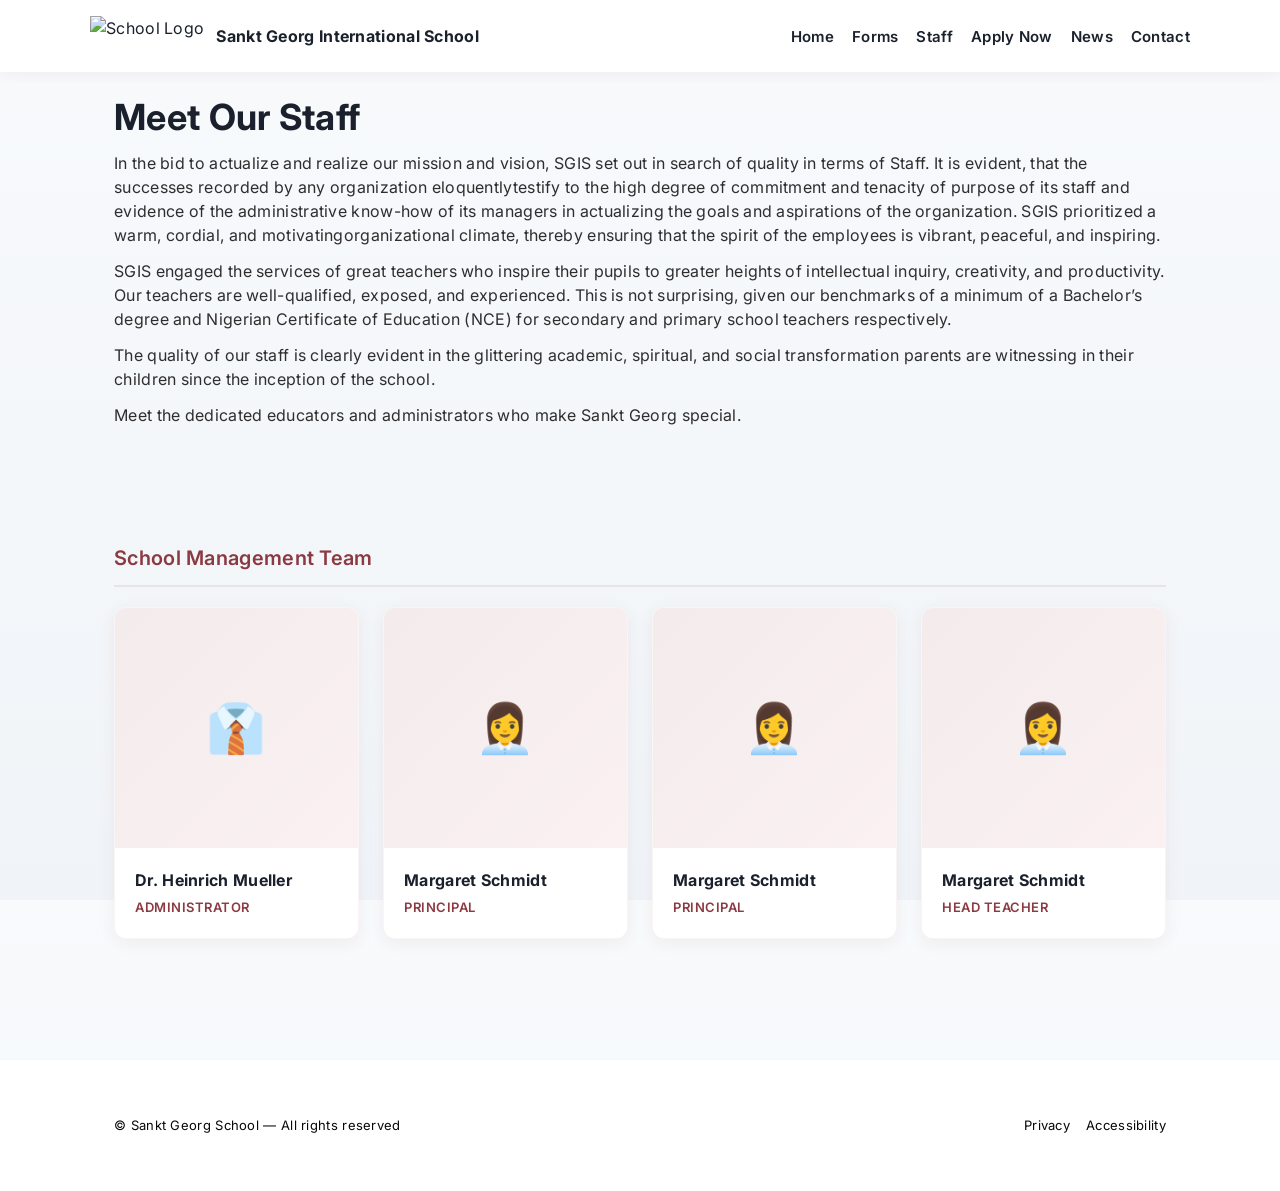
==== staff.html @ e5537d3d "Add files via upload" ====
<!doctype html>
<html lang="en">
<head>
    <meta charset="utf-8">
    <meta name="viewport" content="width=device-width,initial-scale=1">
    <title>Our Staff — Sankt Georg School</title>
    <meta name="description" content="Meet the dedicated team at Sankt Georg School.">
    <link href="https://fonts.googleapis.com/css2?family=Inter:wght@300;400;600;700&display=swap" rel="stylesheet">
    <style>
        :root{--brand:#8b3a42;--brand-light:#d4747f;--brand-dark:#5a1e28;--muted:#080808;--bg:#f8fafc}
        *{box-sizing:border-box}
        html,body{height:100%}
        body{margin:0;font-family:Inter,system-ui,Segoe UI,Roboto,"Helvetica Neue",Arial;line-height:1.5;color:#1a202c;background:linear-gradient(180deg,var(--bg),#f0f4f8);letter-spacing:0.3px}
        .container{max-width:1100px;margin:0 auto;padding:24px;width:100%}
        header{background:#fff;border-bottom:none;box-shadow:0 2px 12px rgba(139,58,66,0.08);position:sticky;top:0;z-index:999}
        .topbar{display:flex;align-items:center;justify-content:space-between;padding:16px 0;flex-wrap:wrap}
        .brand{display:flex;gap:12px;align-items:center;flex-wrap:wrap}
        .logo{height:40px;width:auto;object-fit:contain;flex-shrink:0}
        nav ul{display:flex;gap:18px;list-style:none;padding:0;margin:0;flex-wrap:wrap}
        nav a{color:#1a202c;text-decoration:none;font-weight:600;transition:color 0.3s ease;position:relative;font-size:15px}
        nav a:hover{color:var(--brand)}
        nav a:after{content:'';position:absolute;bottom:-6px;left:0;width:0;height:2px;background:var(--brand);transition:width 0.3s ease}
        nav a:hover:after{width:100%}
        .menu-toggle{display:none;background:none;border:none;font-size:24px;cursor:pointer;color:var(--brand);flex-direction:column;gap:5px;padding:8px}
        .menu-toggle span{display:block;width:24px;height:3px;background:var(--brand);border-radius:2px;transition:all 0.3s ease}
        .menu-toggle.active span:nth-child(1){transform:rotate(45deg) translate(8px,8px);background:var(--brand)}
        .menu-toggle.active span:nth-child(2){opacity:0;background:var(--brand)}
        .menu-toggle.active span:nth-child(3){transform:rotate(-45deg) translate(7px,-7px);background:var(--brand)}
        page-hero{/*background:linear-gradient(rgba(6,34,68,0.5), rgba(6,34,68,0.3)),url('https://images.unsplash.com/photo-1552664730-d307ca884978?auto=format&fit=crop&w=1400&q=80') center/cover no-repeat;*/padding:48px 0;color:#111111;min-height:300px;display:flex;align-items:center;border-bottom:1px solid rgba(230,238,248,0.6)}
        .page-hero h1{margin:0;font-size:clamp(28px,5vw,36px);font-weight:700;line-height:1.2}
        .page-hero p{margin:12px 0 0;font-size:clamp(14px,3vw,16px);color:rgba(29, 28, 28, 0.92)}
        .section{padding:clamp(32px,6vw,48px) 0}
        .section h2{font-size:clamp(22px,5vw,28px);font-weight:700;color:#1a202c;margin-bottom:28px}
        .staff-category{margin-bottom:48px}
        .staff-category h3{font-size:20px;font-weight:600;color:var(--brand);margin-bottom:20px;border-bottom:2px solid rgba(139,58,66,0.1);padding-bottom:12px}
        .staff-grid{display:grid;grid-template-columns:repeat(auto-fit,minmax(240px,1fr));gap:clamp(20px,3vw,24px)}
        .staff-card{background:#fff;border-radius:12px;overflow:hidden;box-shadow:0 4px 16px rgba(139,58,66,0.08);transition:all 0.3s ease;border:1px solid rgba(139,58,66,0.05)}
        .staff-card:hover{transform:translateY(-6px);box-shadow:0 8px 24px rgba(15,111,219,0.12)}
        .staff-photo{width:100%;height:240px;background:linear-gradient(135deg,rgba(139,58,66,0.1),rgba(212,116,127,0.1));display:flex;align-items:center;justify-content:center;font-size:48px;color:var(--brand);overflow:hidden}
        .staff-photo img{width:100%;height:100%;object-fit:cover}
        .staff-info{padding:20px}
        .staff-name{font-weight:700;font-size:16px;color:#1a202c;margin:0}
        .staff-position{color:var(--brand);font-weight:600;font-size:13px;margin:6px 0 0;text-transform:uppercase;letter-spacing:0.5px}
        .staff-bio{color:var(--muted);font-size:13px;margin:8px 0 0;line-height:1.4}
        footer{padding:32px 0;color:var(--muted);font-size:13px;background:#fff;border-top:1px solid rgba(139,58,66,0.05)}
        .meta{display:flex;gap:16px;align-items:center}
        footer a{color:var(--muted);text-decoration:none;transition:color 0.3s ease}
        footer a:hover{color:var(--brand)}
        @media (max-width:900px){
            .menu-toggle{display:flex}
            nav ul{display:none;position:absolute;top:70px;left:0;right:0;flex-direction:column;background:#fff;padding:16px 24px;margin:0;box-shadow:0 4px 12px rgba(139,58,66,0.1);gap:0;width:100%}
            nav ul.active{display:flex}
            nav li{padding:12px 0;border-bottom:1px solid rgba(139,58,66,0.05)}
            nav li:last-child{border-bottom:none}
            nav a{padding:8px 0;display:block;color:var(--brand);font-weight:600}
            nav a:after{display:none}
            .staff-grid{grid-template-columns:repeat(auto-fit,minmax(180px,1fr))}
        }
    </style>
</head>
<body>
    <header>
        <div class="container topbar">
            <div class="brand">
                <img class="logo" src="img/school-logo.jpeg" alt="School Logo">
                <div>
                    <div style="font-weight:700">Sankt Georg International School</div>
                    <div style="font-size:12px;color:var(--muted)"></div>
                </div>
            </div>
            <button class="menu-toggle" id="menuToggle" aria-label="Toggle menu">
                <span></span>
                <span></span>
                <span></span>
            </button>
            <nav aria-label="Main">
                <ul id="navMenu">
                    <li><a href="index.html">Home</a></li>
                    <li><a href="index.html#forms">Forms</a></li>
                    <li><a href="staff.html">Staff</a></li>
                    <li><a href="admission.html">Apply Now</a></li>
                    <li><a href="index.html#news">News</a></li>
                    <li><a href="index.html#contact">Contact</a></li>
                </ul>
            </nav>
        </div>
    </header>

    <main>
        <section class="page-hero">
            <div class="container">
                <div>
                    <h1>Meet Our Staff</h1>
                    <p>In the bid to actualize and realize our mission and vision, SGIS set out in 
                        search of quality in terms of Staff. It is evident, that the successes recorded 
                        by any organization eloquentlytestify to the high degree of commitment and 
                        tenacity of purpose of its staff and evidence of the administrative know-how 
                        of its managers in actualizing the goals and aspirations of the organization. SGIS 
                        prioritized a warm, cordial, and motivatingorganizational climate, thereby 
                        ensuring that the spirit of the employees is vibrant, peaceful, and inspiring.
                    </p>
                    <p>SGIS engaged the services of great teachers who inspire their pupils to greater 
                        heights of intellectual inquiry, creativity, and productivity. Our teachers are 
                        well-qualified, exposed, and experienced. This is not surprising, given our 
                        benchmarks of a minimum of a Bachelor’s degree and Nigerian Certificate of 
                        Education (NCE) for secondary and primary school teachers respectively. 
                    </p>
                    <p>The quality of our staff is clearly evident in the glittering academic, 
                        spiritual, and social transformation parents are witnessing in their children 
                        since the inception of the school. 
                    </p>
                    <p>Meet the dedicated educators and administrators who make Sankt Georg special.</p>
                </div>
            </div>
        </section>

        <section class="section">
            <div class="container">

                <!-- PROPRIETOR & LEADERSHIP -->
                <div class="staff-category">
                    <h3>School Management Team</h3>
                    <div class="staff-grid">
                        <div class="staff-card">
                            <div class="staff-photo">👔</div>
                            <div class="staff-info">
                                <p class="staff-name">Dr. Heinrich Mueller</p>
                                <p class="staff-position">Administrator</p>
                                <!--<p class="staff-bio">With 25+ years in 
                                    education, Dr. Mueller leads Sankt Georg 
                                    with vision and integrity.</p>-->
                            </div>
                        </div>
                        <div class="staff-card">
                            <div class="staff-photo">👩‍💼</div>
                            <div class="staff-info">
                                <p class="staff-name">Margaret Schmidt</p>
                                <p class="staff-position">Principal</p>
                                <!--<p class="staff-bio">Dedicated to student success and pastoral care.</p>-->
                            </div>
                        </div>
                        <div class="staff-card">
                            <div class="staff-photo">👩‍💼</div>
                            <div class="staff-info">
                                <p class="staff-name">Margaret Schmidt</p>
                                <p class="staff-position">Principal</p>
                                <!--<p class="staff-bio">Dedicated to student success and pastoral care.</p>-->
                            </div>
                        </div>
                        <div class="staff-card">
                            <div class="staff-photo">👩‍💼</div>
                            <div class="staff-info">
                                <p class="staff-name">Margaret Schmidt</p>
                                <p class="staff-position">Head Teacher</p>
                                <!--<p class="staff-bio">Dedicated to student success and pastoral care.</p>-->
                            </div>
                        </div>
                    </div>
                </div>

                <!-- ACADEMIC STAFF -->
                <!--<div class="staff-category">
                    <h3>Academic Coordinators</h3>
                    <div class="staff-grid">
                        <div class="staff-card">
                            <div class="staff-photo">👨‍🏫</div>
                            <div class="staff-info">
                                <p class="staff-name">Prof. James Richardson</p>
                                <p class="staff-position">Head of Academics</p>
                                <p class="staff-bio">Oversees curriculum development and academic excellence.</p>
                            </div>
                        </div>
                        <div class="staff-card">
                            <div class="staff-photo">👩‍🏫</div>
                            <div class="staff-info">
                                <p class="staff-name">Dr. Elena Rossi</p>
                                <p class="staff-position">Curriculum Director</p>
                                <p class="staff-bio">Specializes in modern pedagogical approaches.</p>
                            </div>
                        </div>
                    </div>
                </div>-->

                <!-- CLASS TEACHERS - PRIMARY -->
                <!--<div class="staff-category">
                    <h3>Primary Teachers</h3>
                    <div class="staff-grid">
                        <div class="staff-card">
                            <div class="staff-photo">👩‍🏫</div>
                            <div class="staff-info">
                                <p class="staff-name">Anna Weber</p>
                                <p class="staff-position">Grade 1 Teacher</p>
                                <p class="staff-bio">Loves engaging young minds in foundational learning.</p>
                            </div>
                        </div>
                        <div class="staff-card">
                            <div class="staff-photo">👨‍🏫</div>
                            <div class="staff-info">
                                <p class="staff-name">Michael Fischer</p>
                                <p class="staff-position">Grade 2 Teacher</p>
                                <p class="staff-bio">Creates a warm, supportive learning environment.</p>
                            </div>
                        </div>
                        <div class="staff-card">
                            <div class="staff-photo">👩‍🏫</div>
                            <div class="staff-info">
                                <p class="staff-name">Sophie Laurent</p>
                                <p class="staff-position">Grade 3 Teacher</p>
                                <p class="staff-bio">Passionate about developing critical thinking skills.</p>
                            </div>
                        </div>
                        <div class="staff-card">
                            <div class="staff-photo">👨‍🏫</div>
                            <div class="staff-info">
                                <p class="staff-name">David Hoffmann</p>
                                <p class="staff-position">Grade 4 Teacher</p>
                                <p class="staff-bio">Encourages curiosity and independent learning.</p>
                            </div>
                        </div>
                    </div>
                </div>-->

                <!-- CLASS TEACHERS - SECONDARY -->
                <!--<div class="staff-category">
                    <h3>Secondary Teachers</h3>
                    <div class="staff-grid">
                        <div class="staff-card">
                            <div class="staff-photo">👩‍🏫</div>
                            <div class="staff-info">
                                <p class="staff-name">Julia Müller</p>
                                <p class="staff-position">Grade 5-6 Class Teacher</p>
                                <p class="staff-bio">Guides students through the transition to secondary education.</p>
                            </div>
                        </div>
                        <div class="staff-card">
                            <div class="staff-photo">👨‍🏫</div>
                            <div class="staff-info">
                                <p class="staff-name">Thomas Bergmann</p>
                                <p class="staff-position">Grade 7-8 Class Teacher</p>
                                <p class="staff-bio">Specializes in adolescent development and mentoring.</p>
                            </div>
                        </div>
                        <div class="staff-card">
                            <div class="staff-photo">👩‍🏫</div>
                            <div class="staff-info">
                                <p class="staff-name">Catherine Dubois</p>
                                <p class="staff-position">Grade 9-10 Class Teacher</p>
                                <p class="staff-bio">Prepares students for academic excellence and leadership.</p>
                            </div>
                        </div>
                    </div>
                </div>-->

                <!-- SPECIALIZED STAFF -->
                <!--<div class="staff-category">
                    <h3>Specialist Teachers</h3>
                    <div class="staff-grid">
                        <div class="staff-card">
                            <div class="staff-photo">🎨</div>
                            <div class="staff-info">
                                <p class="staff-name">Marco Giancarlo</p>
                                <p class="staff-position">Arts Teacher</p>
                                <p class="staff-bio">Nurtures creativity and artistic expression.</p>
                            </div>
                        </div>
                        <div class="staff-card">
                            <div class="staff-photo">⚽</div>
                            <div class="staff-info">
                                <p class="staff-name">Coach Emma Hansen</p>
                                <p class="staff-position">Physical Education</p>
                                <p class="staff-bio">Builds character through sports and fitness.</p>
                            </div>
                        </div>
                        <div class="staff-card">
                            <div class="staff-photo">🎵</div>
                            <div class="staff-info">
                                <p class="staff-name">Herr Klaus Bauer</p>
                                <p class="staff-position">Music Teacher</p>
                                <p class="staff-bio">Develops musical talent and ensemble skills.</p>
                            </div>
                        </div>
                        <div class="staff-card">
                            <div class="staff-photo">💻</div>
                            <div class="staff-info">
                                <p class="staff-name">Robert Chen</p>
                                <p class="staff-position">IT & Computer Science</p>
                                <p class="staff-bio">Prepares students for the digital age.</p>
                            </div>
                        </div>
                    </div>
                </div>-->

            </div>
        </section>
    </main>

    <footer>
        <div class="container" style="display:flex;justify-content:space-between;align-items:center;gap:12px;flex-wrap:wrap">
            <div style="color:var(--muted)">© Sankt Georg School — All rights reserved</div>
            <div class="meta">
                <a href="#" style="color:var(--muted);text-decoration:none">Privacy</a>
                <a href="#" style="color:var(--muted);text-decoration:none">Accessibility</a>
            </div>
        </div>
    </footer>

    <script>
        const menuToggle = document.getElementById('menuToggle');
        const navMenu = document.getElementById('navMenu');

        menuToggle.addEventListener('click', () => {
            menuToggle.classList.toggle('active');
            navMenu.classList.toggle('active');
        });

        // Close menu when a link is clicked
        const navLinks = navMenu.querySelectorAll('a');
        navLinks.forEach(link => {
            link.addEventListener('click', () => {
                menuToggle.classList.remove('active');
                navMenu.classList.remove('active');
            });
        });

        // Close menu when clicking outside
        document.addEventListener('click', (e) => {
            if (!e.target.closest('header')) {
                menuToggle.classList.remove('active');
                navMenu.classList.remove('active');
            }
        });
    </script>

</body>
</html>
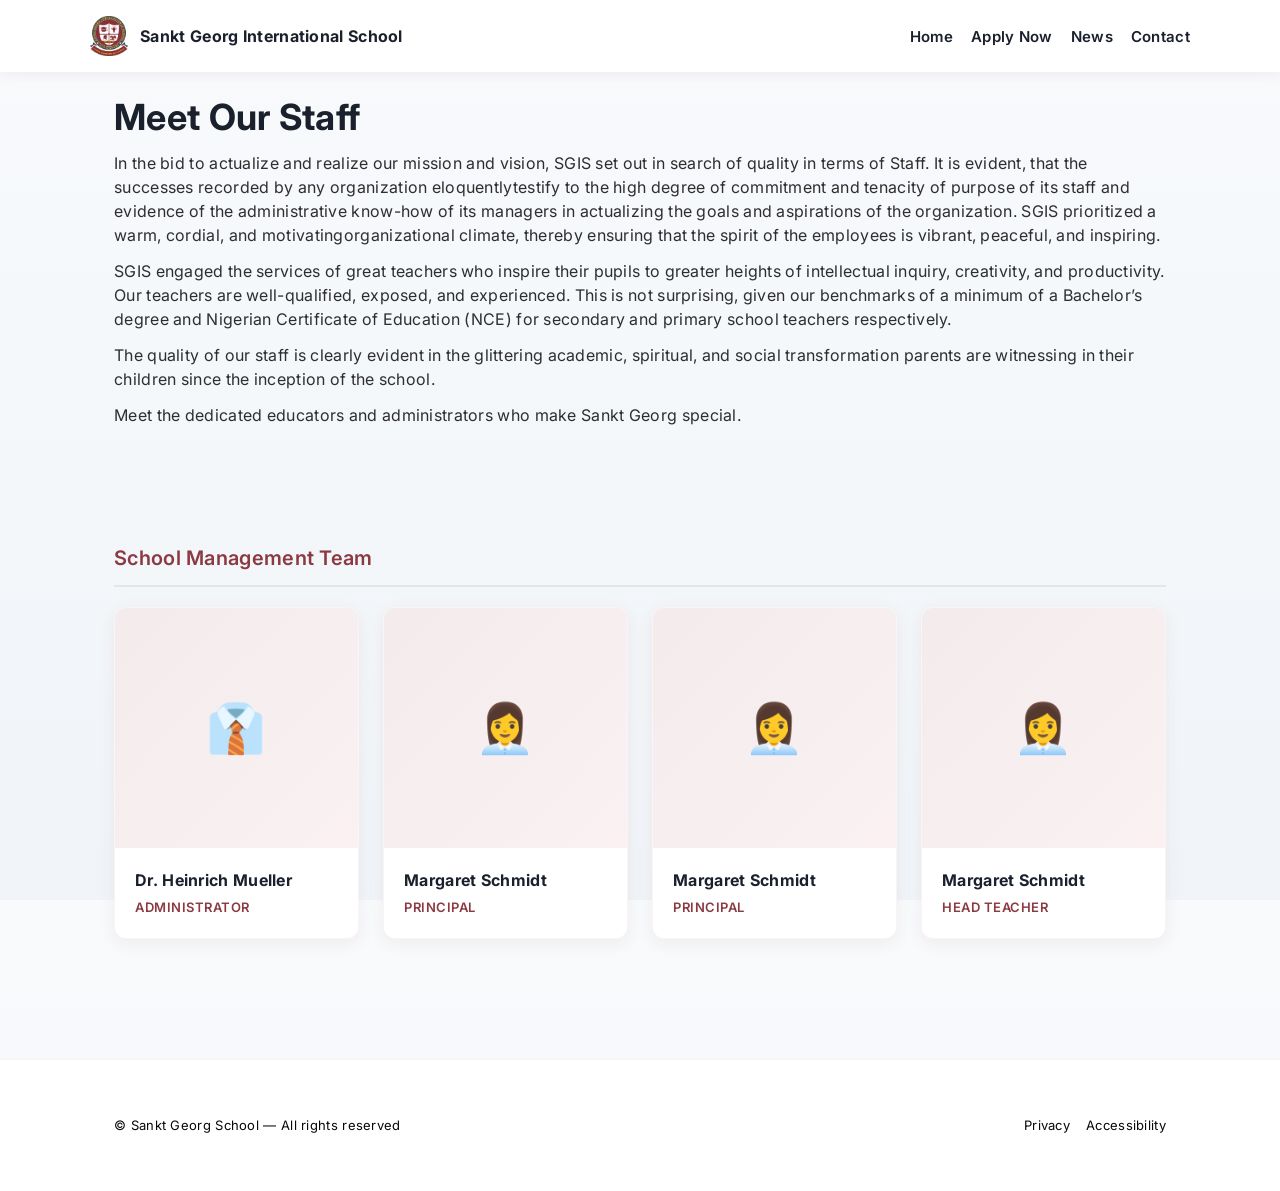
==== commit c0fd37a9: "Update staff.html" ====
--- a/staff.html
+++ b/staff.html
@@ -76,8 +76,6 @@
             <nav aria-label="Main">
                 <ul id="navMenu">
                     <li><a href="index.html">Home</a></li>
-                    <li><a href="index.html#forms">Forms</a></li>
-                    <li><a href="staff.html">Staff</a></li>
                     <li><a href="admission.html">Apply Now</a></li>
                     <li><a href="index.html#news">News</a></li>
                     <li><a href="index.html#contact">Contact</a></li>
@@ -332,4 +330,4 @@
     </script>
 
 </body>
-</html>+</html>
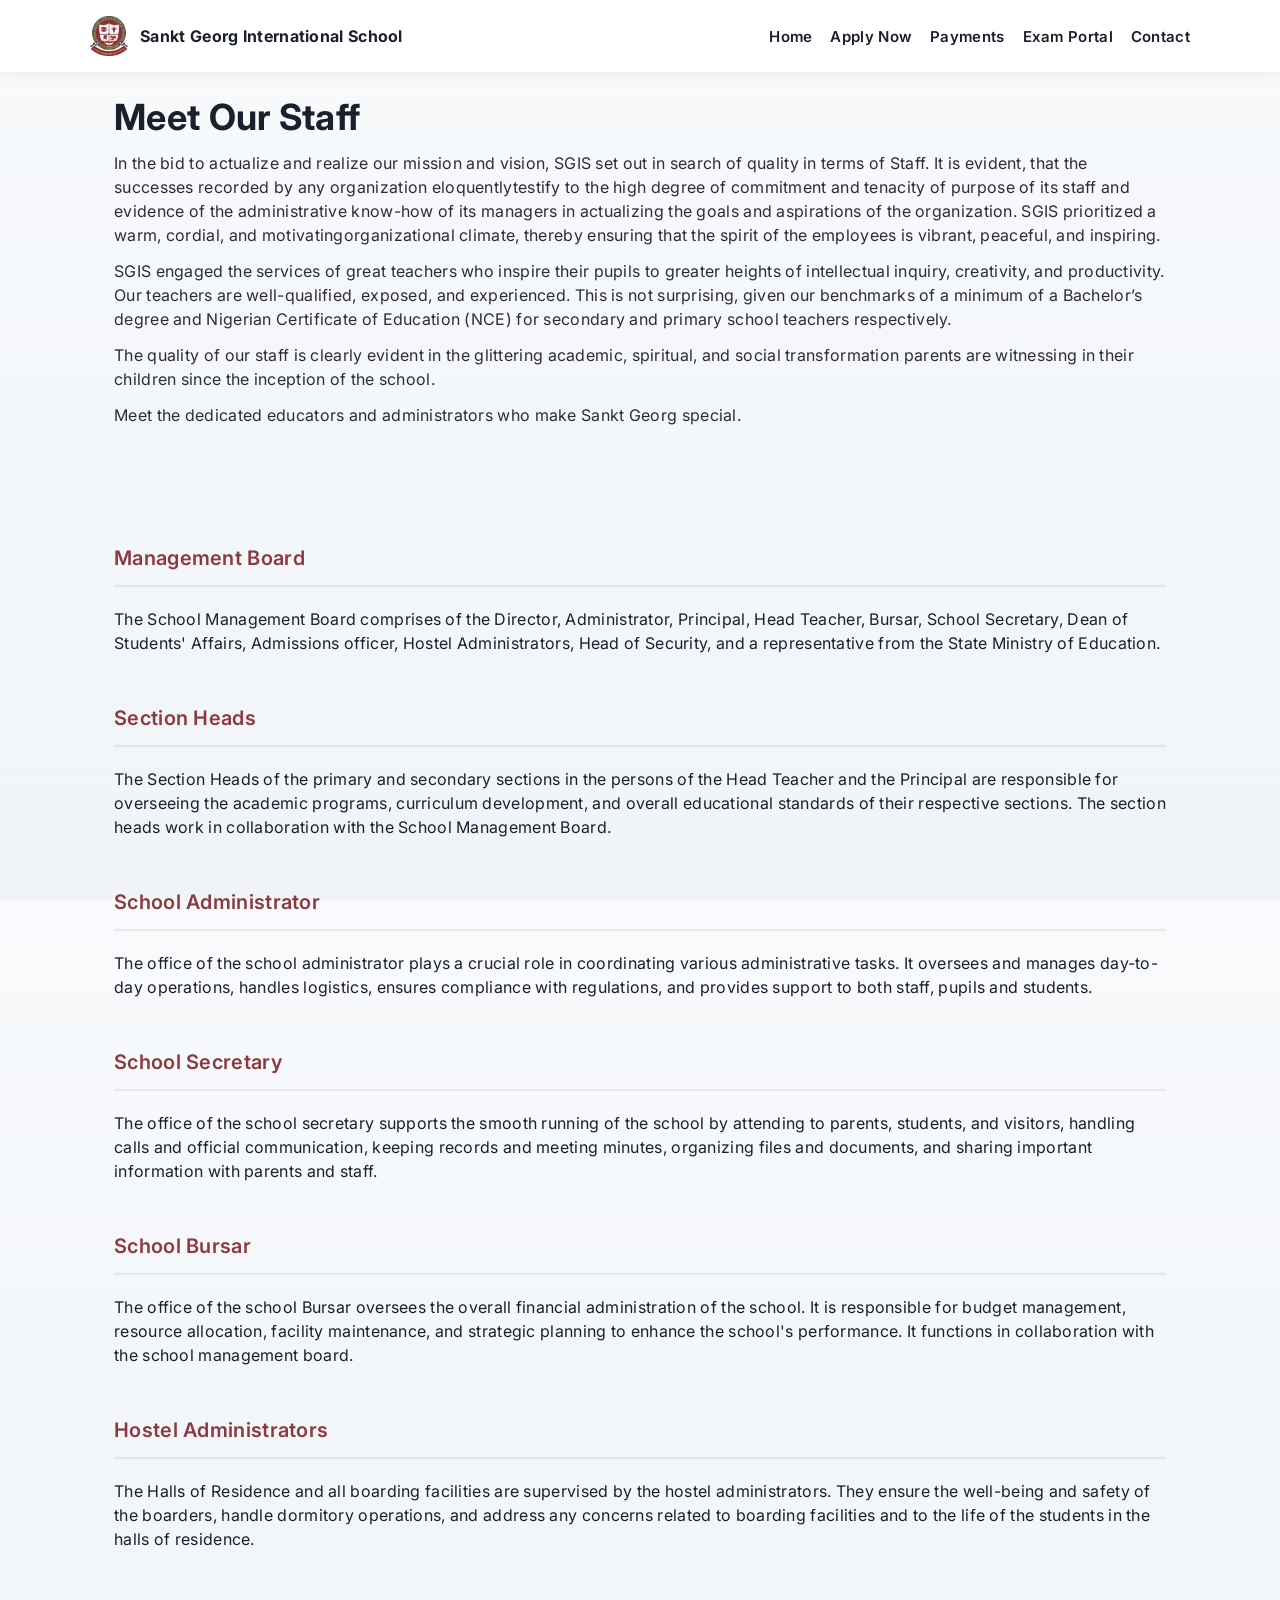
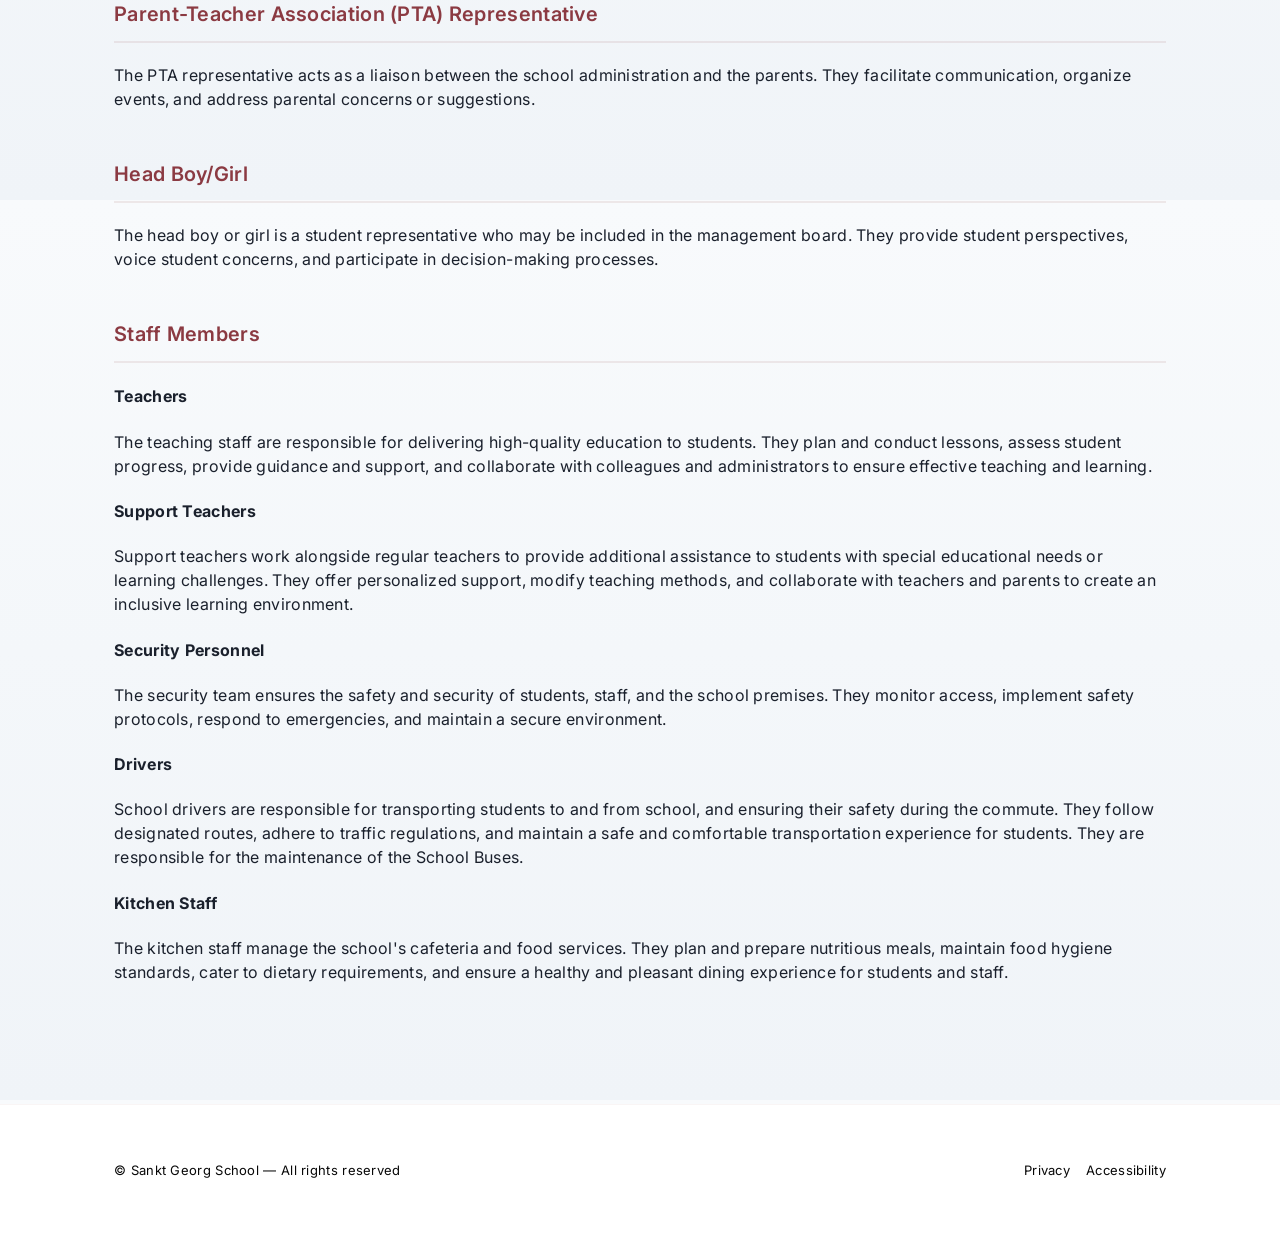
==== commit 103ae8ab: "Add files via upload" ====
--- a/staff.html
+++ b/staff.html
@@ -75,10 +75,13 @@
             </button>
             <nav aria-label="Main">
                 <ul id="navMenu">
-                    <li><a href="index.html">Home</a></li>
+                    <ul id="navMenu">  
+                    <li><a href="index.html">Home</a></li>                      
                     <li><a href="admission.html">Apply Now</a></li>
-                    <li><a href="index.html#news">News</a></li>
-                    <li><a href="index.html#contact">Contact</a></li>
+                    <li><a href="payment.html?mode=student_fee">Payments</a></li>
+                    <li><a href="login.html">Exam Portal</a></li>
+                    <li><a href="#contact">Contact</a></li>
+                </ul>
                 </ul>
             </nav>
         </div>
@@ -115,178 +118,73 @@
         <section class="section">
             <div class="container">
 
-                <!-- PROPRIETOR & LEADERSHIP -->
-                <div class="staff-category">
-                    <h3>School Management Team</h3>
-                    <div class="staff-grid">
-                        <div class="staff-card">
-                            <div class="staff-photo">👔</div>
-                            <div class="staff-info">
-                                <p class="staff-name">Dr. Heinrich Mueller</p>
-                                <p class="staff-position">Administrator</p>
-                                <!--<p class="staff-bio">With 25+ years in 
-                                    education, Dr. Mueller leads Sankt Georg 
-                                    with vision and integrity.</p>-->
-                            </div>
-                        </div>
-                        <div class="staff-card">
-                            <div class="staff-photo">👩‍💼</div>
-                            <div class="staff-info">
-                                <p class="staff-name">Margaret Schmidt</p>
-                                <p class="staff-position">Principal</p>
-                                <!--<p class="staff-bio">Dedicated to student success and pastoral care.</p>-->
-                            </div>
-                        </div>
-                        <div class="staff-card">
-                            <div class="staff-photo">👩‍💼</div>
-                            <div class="staff-info">
-                                <p class="staff-name">Margaret Schmidt</p>
-                                <p class="staff-position">Principal</p>
-                                <!--<p class="staff-bio">Dedicated to student success and pastoral care.</p>-->
-                            </div>
-                        </div>
-                        <div class="staff-card">
-                            <div class="staff-photo">👩‍💼</div>
-                            <div class="staff-info">
-                                <p class="staff-name">Margaret Schmidt</p>
-                                <p class="staff-position">Head Teacher</p>
-                                <!--<p class="staff-bio">Dedicated to student success and pastoral care.</p>-->
-                            </div>
-                        </div>
-                    </div>
-                </div>
-
-                <!-- ACADEMIC STAFF -->
-                <!--<div class="staff-category">
-                    <h3>Academic Coordinators</h3>
-                    <div class="staff-grid">
-                        <div class="staff-card">
-                            <div class="staff-photo">👨‍🏫</div>
-                            <div class="staff-info">
-                                <p class="staff-name">Prof. James Richardson</p>
-                                <p class="staff-position">Head of Academics</p>
-                                <p class="staff-bio">Oversees curriculum development and academic excellence.</p>
-                            </div>
-                        </div>
-                        <div class="staff-card">
-                            <div class="staff-photo">👩‍🏫</div>
-                            <div class="staff-info">
-                                <p class="staff-name">Dr. Elena Rossi</p>
-                                <p class="staff-position">Curriculum Director</p>
-                                <p class="staff-bio">Specializes in modern pedagogical approaches.</p>
-                            </div>
-                        </div>
-                    </div>
-                </div>-->
-
-                <!-- CLASS TEACHERS - PRIMARY -->
-                <!--<div class="staff-category">
-                    <h3>Primary Teachers</h3>
-                    <div class="staff-grid">
-                        <div class="staff-card">
-                            <div class="staff-photo">👩‍🏫</div>
-                            <div class="staff-info">
-                                <p class="staff-name">Anna Weber</p>
-                                <p class="staff-position">Grade 1 Teacher</p>
-                                <p class="staff-bio">Loves engaging young minds in foundational learning.</p>
-                            </div>
-                        </div>
-                        <div class="staff-card">
-                            <div class="staff-photo">👨‍🏫</div>
-                            <div class="staff-info">
-                                <p class="staff-name">Michael Fischer</p>
-                                <p class="staff-position">Grade 2 Teacher</p>
-                                <p class="staff-bio">Creates a warm, supportive learning environment.</p>
-                            </div>
-                        </div>
-                        <div class="staff-card">
-                            <div class="staff-photo">👩‍🏫</div>
-                            <div class="staff-info">
-                                <p class="staff-name">Sophie Laurent</p>
-                                <p class="staff-position">Grade 3 Teacher</p>
-                                <p class="staff-bio">Passionate about developing critical thinking skills.</p>
-                            </div>
-                        </div>
-                        <div class="staff-card">
-                            <div class="staff-photo">👨‍🏫</div>
-                            <div class="staff-info">
-                                <p class="staff-name">David Hoffmann</p>
-                                <p class="staff-position">Grade 4 Teacher</p>
-                                <p class="staff-bio">Encourages curiosity and independent learning.</p>
-                            </div>
-                        </div>
-                    </div>
-                </div>-->
-
-                <!-- CLASS TEACHERS - SECONDARY -->
-                <!--<div class="staff-category">
-                    <h3>Secondary Teachers</h3>
-                    <div class="staff-grid">
-                        <div class="staff-card">
-                            <div class="staff-photo">👩‍🏫</div>
-                            <div class="staff-info">
-                                <p class="staff-name">Julia Müller</p>
-                                <p class="staff-position">Grade 5-6 Class Teacher</p>
-                                <p class="staff-bio">Guides students through the transition to secondary education.</p>
-                            </div>
-                        </div>
-                        <div class="staff-card">
-                            <div class="staff-photo">👨‍🏫</div>
-                            <div class="staff-info">
-                                <p class="staff-name">Thomas Bergmann</p>
-                                <p class="staff-position">Grade 7-8 Class Teacher</p>
-                                <p class="staff-bio">Specializes in adolescent development and mentoring.</p>
-                            </div>
-                        </div>
-                        <div class="staff-card">
-                            <div class="staff-photo">👩‍🏫</div>
-                            <div class="staff-info">
-                                <p class="staff-name">Catherine Dubois</p>
-                                <p class="staff-position">Grade 9-10 Class Teacher</p>
-                                <p class="staff-bio">Prepares students for academic excellence and leadership.</p>
-                            </div>
-                        </div>
-                    </div>
-                </div>-->
-
-                <!-- SPECIALIZED STAFF -->
-                <!--<div class="staff-category">
-                    <h3>Specialist Teachers</h3>
-                    <div class="staff-grid">
-                        <div class="staff-card">
-                            <div class="staff-photo">🎨</div>
-                            <div class="staff-info">
-                                <p class="staff-name">Marco Giancarlo</p>
-                                <p class="staff-position">Arts Teacher</p>
-                                <p class="staff-bio">Nurtures creativity and artistic expression.</p>
-                            </div>
-                        </div>
-                        <div class="staff-card">
-                            <div class="staff-photo">⚽</div>
-                            <div class="staff-info">
-                                <p class="staff-name">Coach Emma Hansen</p>
-                                <p class="staff-position">Physical Education</p>
-                                <p class="staff-bio">Builds character through sports and fitness.</p>
-                            </div>
-                        </div>
-                        <div class="staff-card">
-                            <div class="staff-photo">🎵</div>
-                            <div class="staff-info">
-                                <p class="staff-name">Herr Klaus Bauer</p>
-                                <p class="staff-position">Music Teacher</p>
-                                <p class="staff-bio">Develops musical talent and ensemble skills.</p>
-                            </div>
-                        </div>
-                        <div class="staff-card">
-                            <div class="staff-photo">💻</div>
-                            <div class="staff-info">
-                                <p class="staff-name">Robert Chen</p>
-                                <p class="staff-position">IT & Computer Science</p>
-                                <p class="staff-bio">Prepares students for the digital age.</p>
-                            </div>
-                        </div>
-                    </div>
-                </div>-->
+                <!-- MANAGEMENT BOARD -->
+                <div class="staff-category">
+                    <h3>Management Board</h3>
+                    <p>The School Management Board comprises of the Director, Administrator, Principal, Head Teacher, Bursar, School Secretary, Dean of Students' Affairs, Admissions officer, Hostel Administrators, Head of Security, and a representative from the State Ministry of Education.</p>
+                </div>
+
+                <!-- SECTION HEADS -->
+                <div class="staff-category">
+                    <h3>Section Heads</h3>
+                    <p>The Section Heads of the primary and secondary sections in the persons of the Head Teacher and the Principal are responsible for overseeing the academic programs, curriculum development, and overall educational standards of their respective sections. The section heads work in collaboration with the School Management Board.</p>
+                </div>
+
+                <!-- SCHOOL ADMINISTRATOR -->
+                <div class="staff-category">
+                    <h3>School Administrator</h3>
+                    <p>The office of the school administrator plays a crucial role in coordinating various administrative tasks. It oversees and manages day-to-day operations, handles logistics, ensures compliance with regulations, and provides support to both staff, pupils and students.</p>
+                </div>
+
+                <!-- SCHOOL SECRETARY -->
+                <div class="staff-category">
+                    <h3>School Secretary</h3>
+                    <p>The office of the school secretary supports the smooth running of the school by attending to parents, students, and visitors, handling calls and official communication, keeping records and meeting minutes, organizing files and documents, and sharing important information with parents and staff.</p>
+                </div>
+
+                <!-- SCHOOL BURSAR -->
+                <div class="staff-category">
+                    <h3>School Bursar</h3>
+                    <p>The office of the school Bursar oversees the overall financial administration of the school. It is responsible for budget management, resource allocation, facility maintenance, and strategic planning to enhance the school's performance. It functions in collaboration with the school management board.</p>
+                </div>
+
+                <!-- HOSTEL ADMINISTRATORS -->
+                <div class="staff-category">
+                    <h3>Hostel Administrators</h3>
+                    <p>The Halls of Residence and all boarding facilities are supervised by the hostel administrators. They ensure the well-being and safety of the boarders, handle dormitory operations, and address any concerns related to boarding facilities and to the life of the students in the halls of residence.</p>
+                </div>
+
+                <!-- PARENT-TEACHER ASSOCIATION (PTA) REPRESENTATIVE -->
+                <div class="staff-category">
+                    <h3>Parent-Teacher Association (PTA) Representative</h3>
+                    <p>The PTA representative acts as a liaison between the school administration and the parents. They facilitate communication, organize events, and address parental concerns or suggestions.</p>
+                </div>
+
+                <!-- HEAD BOY/GIRL -->
+                <div class="staff-category">
+                    <h3>Head Boy/Girl</h3>
+                    <p>The head boy or girl is a student representative who may be included in the management board. They provide student perspectives, voice student concerns, and participate in decision-making processes.</p>
+                </div>
+
+                <!-- STAFF MEMBERS -->
+                <div class="staff-category">
+                    <h3>Staff Members</h3>
+                    
+                    <h4>Teachers</h4>
+                    <p>The teaching staff are responsible for delivering high-quality education to students. They plan and conduct lessons, assess student progress, provide guidance and support, and collaborate with colleagues and administrators to ensure effective teaching and learning.</p>
+                    
+                    <h4>Support Teachers</h4>
+                    <p>Support teachers work alongside regular teachers to provide additional assistance to students with special educational needs or learning challenges. They offer personalized support, modify teaching methods, and collaborate with teachers and parents to create an inclusive learning environment.</p>
+                    
+                    <h4>Security Personnel</h4>
+                    <p>The security team ensures the safety and security of students, staff, and the school premises. They monitor access, implement safety protocols, respond to emergencies, and maintain a secure environment.</p>
+                    
+                    <h4>Drivers</h4>
+                    <p>School drivers are responsible for transporting students to and from school, and ensuring their safety during the commute. They follow designated routes, adhere to traffic regulations, and maintain a safe and comfortable transportation experience for students. They are responsible for the maintenance of the School Buses.</p>
+                    
+                    <h4>Kitchen Staff</h4>
+                    <p>The kitchen staff manage the school's cafeteria and food services. They plan and prepare nutritious meals, maintain food hygiene standards, cater to dietary requirements, and ensure a healthy and pleasant dining experience for students and staff.</p>
+                </div>
 
             </div>
         </section>
@@ -330,4 +228,4 @@
     </script>
 
 </body>
-</html>
+</html>
